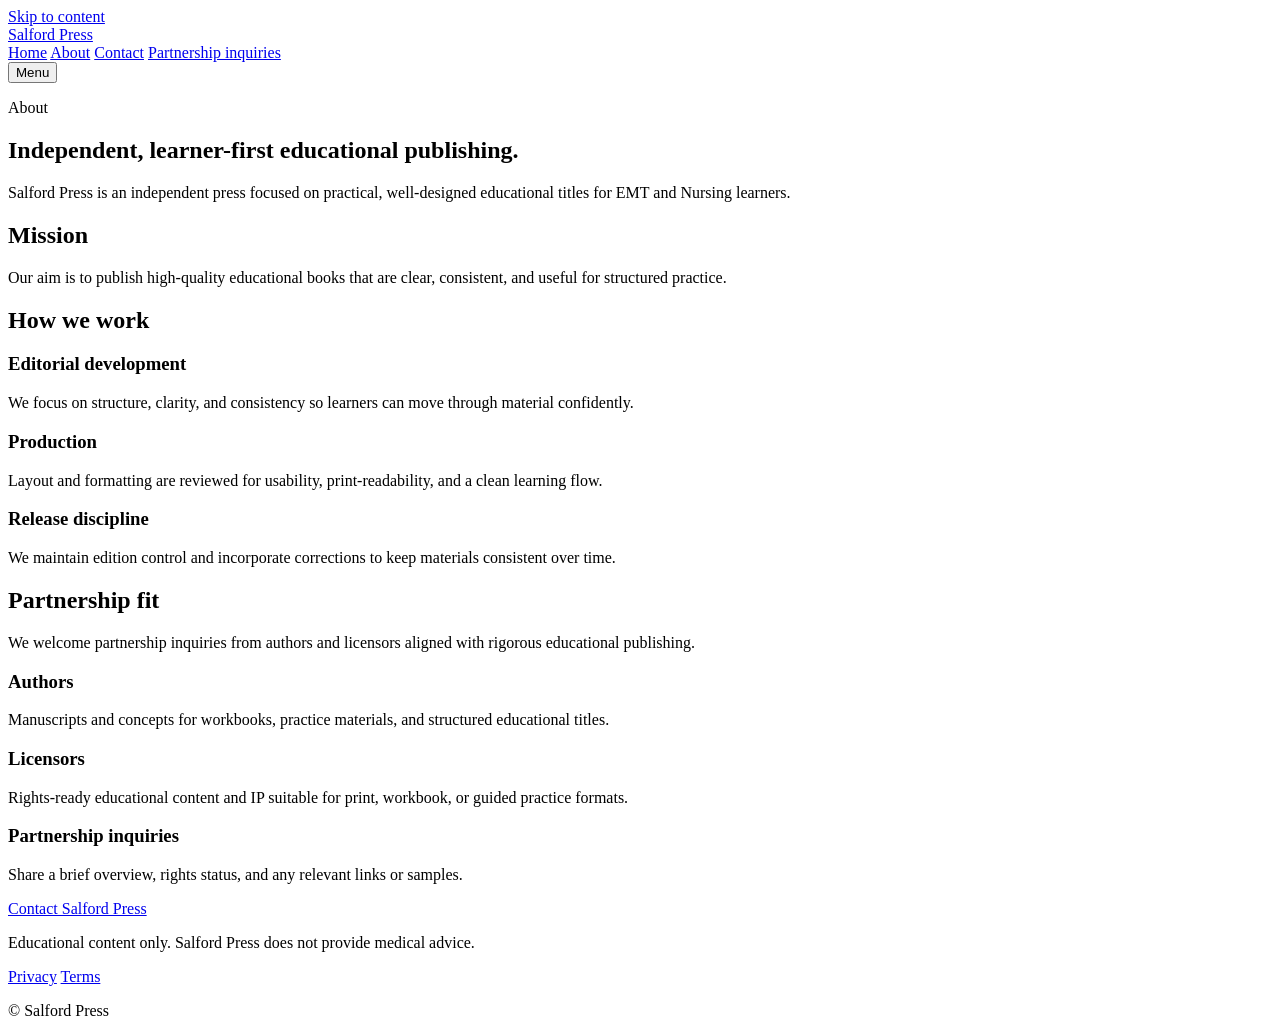
==== about.html @ ecc5f881 "Add files via upload" ====
<!doctype html>
<html lang="en">
  <head>
    <meta charset="utf-8" />
    <meta name="viewport" content="width=device-width, initial-scale=1" />
    <title>About — Salford Press</title>
    <meta
      name="description"
      content="About Salford Press, an independent educational publisher focused on EMT and Nursing learning materials."
    />
    <meta name="theme-color" content="#A3121A" />
    <link rel="stylesheet" href="assets/styles.css" />
    <link rel="icon" href="assets/favicon.svg" type="image/svg+xml" />
    <script defer src="assets/site.js"></script>
  </head>
  <body>
    <a class="skip-link" href="#main">Skip to content</a>

    <header class="site-header">
      <div class="container header-inner">
        <a class="brand" href="index.html" aria-label="Salford Press home">
          <span class="brand-mark" aria-hidden="true"></span>
          <span class="brand-name">Salford Press</span>
        </a>

        <nav class="site-nav" aria-label="Primary">
          <a class="nav-link" href="index.html">Home</a>
          <a class="nav-link" href="about.html">About</a>
          <a class="nav-link" href="contact.html">Contact</a>
          <a class="button button-solid nav-cta" href="contact.html">Partnership inquiries</a>
        </nav>

        <button class="nav-toggle" type="button" aria-expanded="false" aria-controls="mobileNav">
          <span class="nav-toggle-label">Menu</span>
        </button>
      </div>

      <div class="mobile-nav container" id="mobileNav" hidden>
        <a class="nav-link" href="index.html">Home</a>
        <a class="nav-link" href="about.html">About</a>
        <a class="nav-link" href="contact.html">Contact</a>
        <a class="button button-solid" href="contact.html">Partnership inquiries</a>
      </div>
    </header>

    <main id="main">
      <section class="page-hero">
        <div class="container">
          <p class="eyebrow">About</p>
          <h1>Independent, learner-first educational publishing.</h1>
          <p class="lead">
            Salford Press is an independent press focused on practical, well-designed educational titles for EMT and Nursing
            learners.
          </p>
        </div>
      </section>

      <section class="section">
        <div class="container">
          <h2>Mission</h2>
          <p>
            Our aim is to publish high-quality educational books that are clear, consistent, and useful for structured practice.
          </p>
        </div>
      </section>

      <section class="section section-muted">
        <div class="container">
          <h2>How we work</h2>
          <div class="grid-3">
            <article class="card card-quiet">
              <h3>Editorial development</h3>
              <p>We focus on structure, clarity, and consistency so learners can move through material confidently.</p>
            </article>
            <article class="card card-quiet">
              <h3>Production</h3>
              <p>Layout and formatting are reviewed for usability, print-readability, and a clean learning flow.</p>
            </article>
            <article class="card card-quiet">
              <h3>Release discipline</h3>
              <p>We maintain edition control and incorporate corrections to keep materials consistent over time.</p>
            </article>
          </div>
        </div>
      </section>

      <section class="section">
        <div class="container">
          <h2>Partnership fit</h2>
          <p class="lead">
            We welcome partnership inquiries from authors and licensors aligned with rigorous educational publishing.
          </p>
          <div class="grid-2">
            <article class="card">
              <h3>Authors</h3>
              <p>Manuscripts and concepts for workbooks, practice materials, and structured educational titles.</p>
            </article>
            <article class="card">
              <h3>Licensors</h3>
              <p>Rights-ready educational content and IP suitable for print, workbook, or guided practice formats.</p>
            </article>
          </div>
          <div class="callout">
            <div class="callout-inner">
              <div>
                <h3 class="callout-title">Partnership inquiries</h3>
                <p class="callout-text">Share a brief overview, rights status, and any relevant links or samples.</p>
              </div>
              <a class="button button-solid" href="contact.html">Contact Salford Press</a>
            </div>
          </div>
        </div>
      </section>
    </main>

    <footer class="site-footer">
      <div class="container footer-inner">
        <p class="footer-note">
          Educational content only. Salford Press does not provide medical advice.
        </p>
        <div class="footer-links">
          <a href="privacy.html">Privacy</a>
          <a href="terms.html">Terms</a>
        </div>
        <p class="footer-copy">© <span data-year></span> Salford Press</p>
      </div>
    </footer>
  </body>
</html>
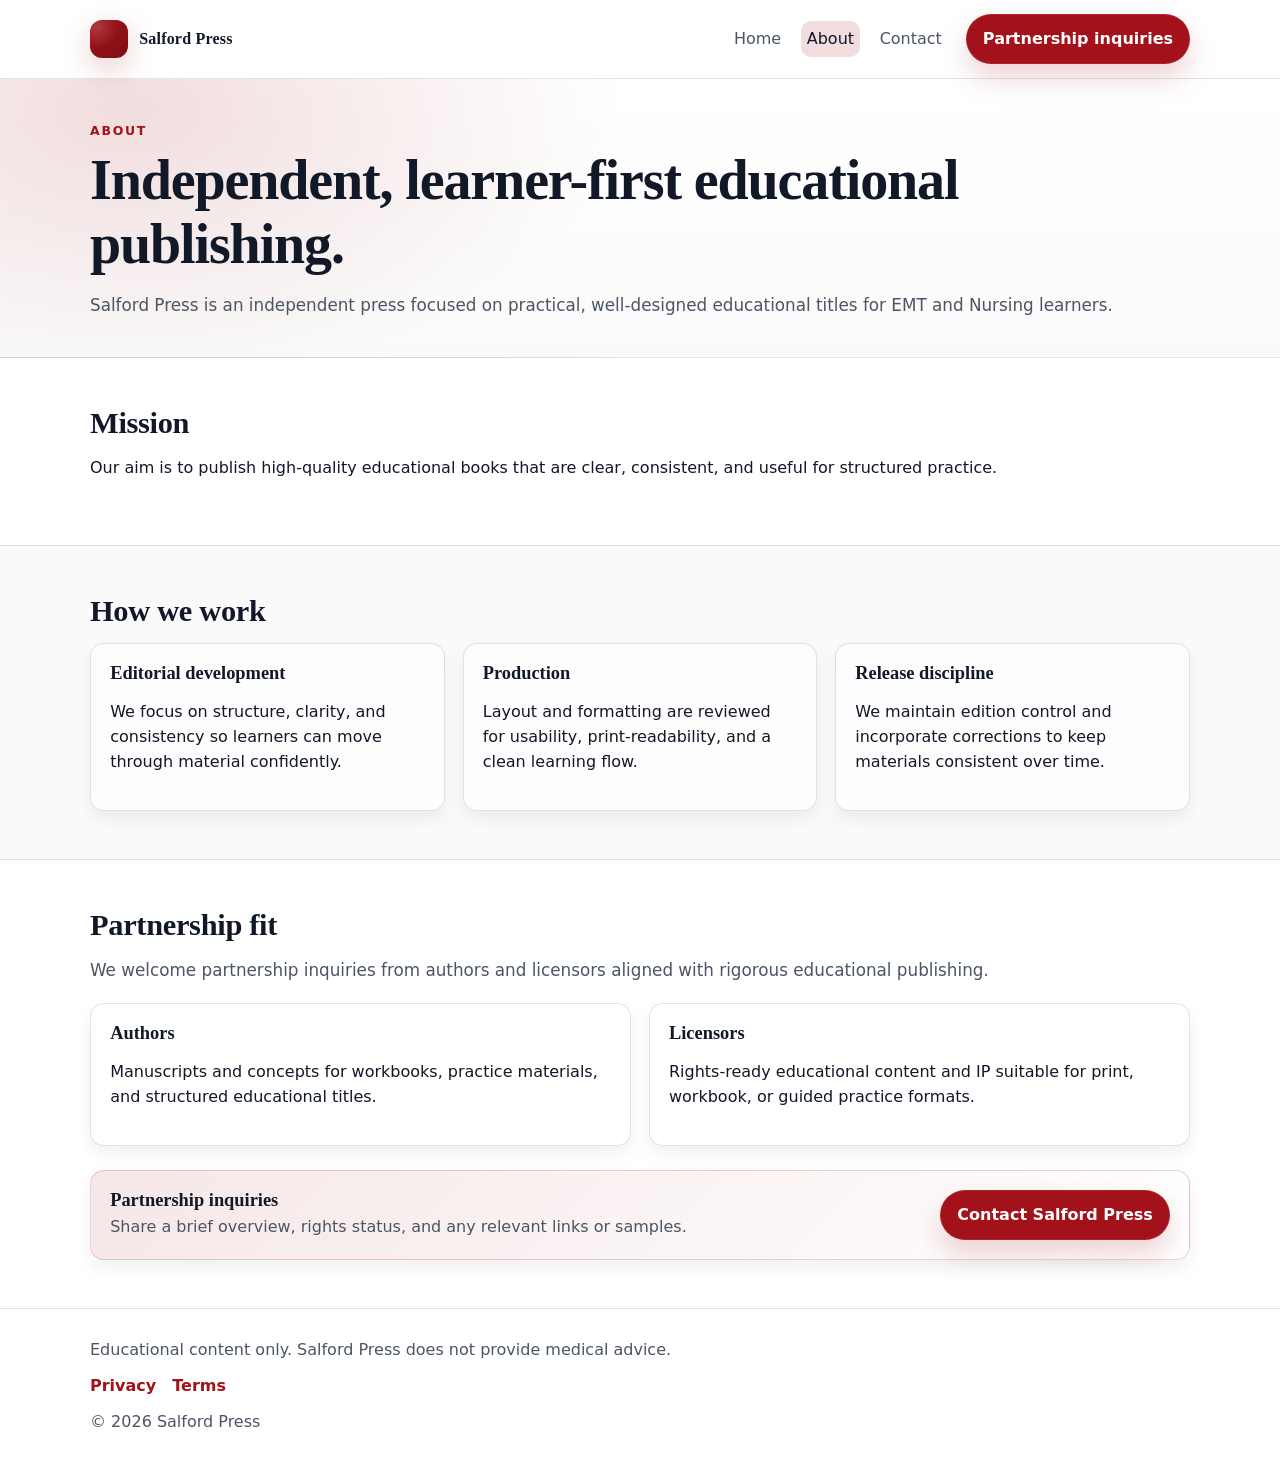
==== commit 7c2b7869: "Add Salford Press static site" ====
--- a/about.html
+++ b/about.html
@@ -4,10 +4,7 @@
     <meta charset="utf-8" />
     <meta name="viewport" content="width=device-width, initial-scale=1" />
     <title>About — Salford Press</title>
-    <meta
-      name="description"
-      content="About Salford Press, an independent educational publisher focused on EMT and Nursing learning materials."
-    />
+    <meta name="description" content="About Salford Press, an independent educational publisher focused on EMT and Nursing learning materials." />
     <meta name="theme-color" content="#A3121A" />
     <link rel="stylesheet" href="assets/styles.css" />
     <link rel="icon" href="assets/favicon.svg" type="image/svg+xml" />
@@ -48,25 +45,21 @@
         <div class="container">
           <p class="eyebrow">About</p>
           <h1>Independent, learner-first educational publishing.</h1>
-          <p class="lead">
-            Salford Press is an independent press focused on practical, well-designed educational titles for EMT and Nursing
-            learners.
-          </p>
+          <p class="lead">Salford Press is an independent press focused on practical, well-designed educational titles for EMT and Nursing learners.</p>
         </div>
       </section>
 
       <section class="section">
         <div class="container">
           <h2>Mission</h2>
-          <p>
-            Our aim is to publish high-quality educational books that are clear, consistent, and useful for structured practice.
-          </p>
+          <p>Our aim is to publish high-quality educational books that are clear, consistent, and useful for structured practice.</p>
         </div>
       </section>
 
       <section class="section section-muted">
         <div class="container">
           <h2>How we work</h2>
+
           <div class="grid-3">
             <article class="card card-quiet">
               <h3>Editorial development</h3>
@@ -87,9 +80,8 @@
       <section class="section">
         <div class="container">
           <h2>Partnership fit</h2>
-          <p class="lead">
-            We welcome partnership inquiries from authors and licensors aligned with rigorous educational publishing.
-          </p>
+          <p class="lead">We welcome partnership inquiries from authors and licensors aligned with rigorous educational publishing.</p>
+
           <div class="grid-2">
             <article class="card">
               <h3>Authors</h3>
@@ -100,6 +92,7 @@
               <p>Rights-ready educational content and IP suitable for print, workbook, or guided practice formats.</p>
             </article>
           </div>
+
           <div class="callout">
             <div class="callout-inner">
               <div>
@@ -115,9 +108,7 @@
 
     <footer class="site-footer">
       <div class="container footer-inner">
-        <p class="footer-note">
-          Educational content only. Salford Press does not provide medical advice.
-        </p>
+        <p class="footer-note">Educational content only. Salford Press does not provide medical advice.</p>
         <div class="footer-links">
           <a href="privacy.html">Privacy</a>
           <a href="terms.html">Terms</a>
--- a/assets/styles.css
+++ b/assets/styles.css
@@ -0,0 +1,749 @@
+:root {
+  --bg: #ffffff;
+  --bg-muted: #fafafa;
+  --text: #111827;
+  --muted: #4b5563;
+  --border: rgba(17, 24, 39, 0.12);
+  --shadow: 0 10px 30px rgba(17, 24, 39, 0.08);
+  --shadow-soft: 0 8px 18px rgba(17, 24, 39, 0.06);
+  --brand: #a3121a;
+  --brand-dark: #7c0f14;
+  --brand-ink: rgba(163, 18, 26, 0.14);
+  --radius: 14px;
+  --radius-sm: 10px;
+  --max: 1100px;
+}
+
+*,
+*::before,
+*::after {
+  box-sizing: border-box;
+}
+
+html,
+body {
+  height: 100%;
+}
+
+body {
+  margin: 0;
+  background: var(--bg);
+  color: var(--text);
+  font-family: ui-sans-serif, system-ui, -apple-system, Segoe UI, Roboto, Helvetica, Arial, "Apple Color Emoji",
+    "Segoe UI Emoji";
+  line-height: 1.55;
+  text-rendering: optimizeLegibility;
+  -webkit-font-smoothing: antialiased;
+}
+
+a {
+  color: inherit;
+  text-decoration: none;
+}
+
+a:hover {
+  text-decoration: underline;
+  text-decoration-thickness: 2px;
+  text-underline-offset: 4px;
+}
+
+img {
+  max-width: 100%;
+  height: auto;
+}
+
+.container {
+  width: min(var(--max), calc(100% - 2.5rem));
+  margin: 0 auto;
+}
+
+.skip-link {
+  position: absolute;
+  left: -9999px;
+  top: 0.75rem;
+  padding: 0.6rem 0.9rem;
+  background: var(--bg);
+  border: 1px solid var(--border);
+  border-radius: 999px;
+  box-shadow: var(--shadow-soft);
+  z-index: 999;
+}
+
+.skip-link:focus {
+  left: 0.75rem;
+}
+
+.site-header {
+  position: sticky;
+  top: 0;
+  z-index: 50;
+  background: rgba(255, 255, 255, 0.86);
+  backdrop-filter: saturate(180%) blur(16px);
+  border-bottom: 1px solid var(--border);
+}
+
+.header-inner {
+  display: flex;
+  align-items: center;
+  justify-content: space-between;
+  gap: 1rem;
+  padding: 0.9rem 0;
+}
+
+.brand {
+  display: inline-flex;
+  align-items: center;
+  gap: 0.7rem;
+  min-width: max-content;
+}
+
+.brand-mark {
+  width: 38px;
+  height: 38px;
+  border-radius: 12px;
+  background: radial-gradient(120% 120% at 20% 20%, rgba(255, 255, 255, 0.16), transparent 45%),
+    linear-gradient(135deg, var(--brand), var(--brand-dark));
+  box-shadow: 0 10px 30px rgba(163, 18, 26, 0.22);
+}
+
+.brand-name {
+  font-family: ui-serif, "Iowan Old Style", "Palatino Linotype", Palatino, Georgia, serif;
+  font-weight: 650;
+  letter-spacing: 0.2px;
+}
+
+.site-nav {
+  display: flex;
+  align-items: center;
+  gap: 0.9rem;
+}
+
+.nav-link {
+  color: var(--muted);
+  font-weight: 520;
+  padding: 0.35rem 0.35rem;
+  border-radius: 10px;
+}
+
+.nav-link[aria-current="page"] {
+  color: var(--text);
+  background: var(--brand-ink);
+}
+
+.nav-cta {
+  margin-left: 0.25rem;
+}
+
+.nav-toggle {
+  display: none;
+  align-items: center;
+  gap: 0.55rem;
+  padding: 0.55rem 0.75rem;
+  border-radius: 999px;
+  border: 1px solid var(--border);
+  background: var(--bg);
+  box-shadow: var(--shadow-soft);
+  cursor: pointer;
+}
+
+.nav-toggle-label {
+  color: var(--muted);
+  font-weight: 600;
+}
+
+.mobile-nav {
+  padding: 0.6rem 0 1rem;
+  display: grid;
+  gap: 0.55rem;
+}
+
+.mobile-nav[hidden] {
+  display: none;
+}
+
+.mobile-nav .nav-link {
+  padding: 0.65rem 0.7rem;
+  border: 1px solid var(--border);
+  background: var(--bg);
+  box-shadow: var(--shadow-soft);
+}
+
+.button {
+  display: inline-flex;
+  align-items: center;
+  justify-content: center;
+  gap: 0.55rem;
+  border-radius: 999px;
+  padding: 0.7rem 1rem;
+  font-weight: 650;
+  border: 1px solid transparent;
+  box-shadow: none;
+  transition: transform 160ms ease, box-shadow 160ms ease, background 160ms ease, border-color 160ms ease;
+}
+
+.button:hover {
+  text-decoration: none;
+}
+
+.button:active {
+  transform: translateY(1px);
+}
+
+.button-solid {
+  background: var(--brand);
+  color: #fff;
+  border-color: rgba(255, 255, 255, 0.08);
+  box-shadow: 0 14px 28px rgba(163, 18, 26, 0.18);
+}
+
+.button-solid:hover {
+  background: var(--brand-dark);
+  box-shadow: 0 18px 32px rgba(163, 18, 26, 0.22);
+}
+
+.button-ghost {
+  border-color: var(--border);
+  background: var(--bg);
+  color: var(--text);
+}
+
+.button-ghost:hover {
+  border-color: rgba(163, 18, 26, 0.35);
+  box-shadow: var(--shadow-soft);
+}
+
+.hero {
+  background: radial-gradient(900px 500px at 15% 10%, rgba(163, 18, 26, 0.16), transparent 55%),
+    radial-gradient(900px 500px at 85% 20%, rgba(163, 18, 26, 0.1), transparent 60%),
+    linear-gradient(180deg, var(--bg), var(--bg-muted));
+  border-bottom: 1px solid var(--border);
+}
+
+.hero-inner {
+  display: grid;
+  grid-template-columns: 1.25fr 0.75fr;
+  gap: 2rem;
+  padding: 4.6rem 0;
+  align-items: center;
+  min-height: clamp(520px, 78vh, 860px);
+}
+
+.hero-copy {
+  max-width: 60ch;
+}
+
+.eyebrow {
+  color: var(--brand);
+  font-weight: 750;
+  letter-spacing: 0.14em;
+  text-transform: uppercase;
+  margin: 0 0 0.6rem;
+  font-size: 0.78rem;
+}
+
+h1,
+h2,
+h3 {
+  font-family: ui-serif, "Iowan Old Style", "Palatino Linotype", Palatino, Georgia, serif;
+  line-height: 1.14;
+  margin: 0 0 0.9rem;
+}
+
+h1 {
+  font-size: clamp(2.6rem, 3vw + 1.1rem, 3.8rem);
+  letter-spacing: -0.02em;
+}
+
+h2 {
+  font-size: clamp(1.5rem, 1vw + 1.1rem, 2rem);
+  letter-spacing: -0.01em;
+}
+
+h3 {
+  font-size: 1.15rem;
+}
+
+.lead {
+  color: var(--muted);
+  font-size: 1.05rem;
+  margin: 0 0 1.25rem;
+}
+
+.microcopy {
+  color: var(--muted);
+  font-size: 0.92rem;
+  margin: 1rem 0 0;
+}
+
+.hero-actions {
+  display: flex;
+  flex-wrap: wrap;
+  gap: 0.7rem;
+}
+
+.hero-panel {
+  display: grid;
+  gap: 0.8rem;
+}
+
+.hero-3d {
+  position: relative;
+  border-radius: calc(var(--radius) + 8px);
+  border: 1px solid rgba(163, 18, 26, 0.18);
+  background: radial-gradient(900px 500px at 15% 10%, rgba(163, 18, 26, 0.16), transparent 55%),
+    linear-gradient(180deg, rgba(255, 255, 255, 0.78), rgba(255, 255, 255, 0.62));
+  box-shadow: var(--shadow);
+  overflow: clip;
+  min-height: 420px;
+}
+
+.hero-canvas {
+  display: block;
+  width: 100%;
+  height: 100%;
+  min-height: 420px;
+}
+
+.hero-3d-overlay {
+  position: absolute;
+  inset: auto 0 0 0;
+  padding: 1rem;
+  display: grid;
+  grid-template-columns: repeat(3, minmax(0, 1fr));
+  gap: 0.7rem;
+  background: linear-gradient(180deg, transparent, rgba(255, 255, 255, 0.85));
+}
+
+.hero-3d-overlay .panel-card {
+  background: rgba(255, 255, 255, 0.82);
+}
+
+.panel-card {
+  border-radius: var(--radius);
+  border: 1px solid rgba(163, 18, 26, 0.18);
+  background: rgba(255, 255, 255, 0.78);
+  box-shadow: var(--shadow-soft);
+  padding: 1.05rem 1.05rem;
+}
+
+.panel-title {
+  font-weight: 800;
+  letter-spacing: 0.02em;
+  margin-bottom: 0.25rem;
+}
+
+.panel-body {
+  color: var(--muted);
+}
+
+.section {
+  padding: 3rem 0;
+}
+
+.section-tight {
+  padding: 1.4rem 0;
+}
+
+.section-muted {
+  background: var(--bg-muted);
+  border-top: 1px solid var(--border);
+  border-bottom: 1px solid var(--border);
+}
+
+.section-head {
+  display: flex;
+  align-items: flex-end;
+  justify-content: space-between;
+  gap: 1rem;
+  margin-bottom: 1.1rem;
+}
+
+.section-head-tight {
+  margin-top: 2.2rem;
+}
+
+.badge-row {
+  display: flex;
+  flex-wrap: wrap;
+  gap: 0.55rem;
+}
+
+.badge {
+  border: 1px solid rgba(163, 18, 26, 0.22);
+  background: rgba(255, 255, 255, 0.7);
+  box-shadow: var(--shadow-soft);
+  padding: 0.5rem 0.75rem;
+  border-radius: 999px;
+  color: var(--muted);
+  font-weight: 650;
+  font-size: 0.92rem;
+}
+
+.grid-2 {
+  display: grid;
+  grid-template-columns: repeat(2, minmax(0, 1fr));
+  gap: 1.1rem;
+}
+
+.grid-3 {
+  display: grid;
+  grid-template-columns: repeat(3, minmax(0, 1fr));
+  gap: 1.1rem;
+}
+
+.card {
+  border: 1px solid var(--border);
+  border-radius: var(--radius);
+  background: var(--bg);
+  padding:  1.2rem 1.2rem;
+  box-shadow: var(--shadow-soft);
+}
+
+.card-quiet {
+  background: rgba(255, 255, 255, 0.66);
+}
+
+.muted {
+  color: var(--muted);
+}
+
+.callout {
+  margin-top: 1.5rem;
+  border-radius: var(--radius);
+  border: 1px solid rgba(163, 18, 26, 0.18);
+  background: linear-gradient(135deg, rgba(163, 18, 26, 0.1), rgba(255, 255, 255, 0.75));
+  box-shadow: var(--shadow-soft);
+  padding: 1.2rem;
+}
+
+.callout-inner {
+  display: flex;
+  align-items: center;
+  justify-content: space-between;
+  gap: 1rem;
+}
+
+.callout-title {
+  margin: 0 0 0.25rem;
+}
+
+.callout-text {
+  margin: 0;
+  color: var(--muted);
+}
+
+.page-hero {
+  padding: 2.6rem 0 1.2rem;
+  background: radial-gradient(900px 500px at 10% 10%, rgba(163, 18, 26, 0.14), transparent 55%),
+    linear-gradient(180deg, var(--bg), var(--bg-muted));
+  border-bottom:  1px solid var(--border);
+}
+
+.split {
+  display: grid;
+  grid-template-columns: 1.1fr 0.9fr;
+  gap: 1.4rem;
+  align-items: start;
+  margin-bottom: 1.2rem;
+}
+
+.checklist {
+  margin: 1rem 0 0;
+  padding-left: 1.1rem;
+  color: var(--muted);
+}
+
+.checklist li {
+  margin: 0.35rem 0;
+}
+
+.split-media {
+  display: grid;
+  align-items: start;
+}
+
+.abstract-card {
+  border-radius: var(--radius);
+  border: 1px solid rgba(163, 18, 26, 0.2);
+  background: radial-gradient(700px 400px at 20% 20%, rgba(163, 18, 26, 0.12), transparent 60%),
+    linear-gradient(180deg, rgba(255, 255, 255, 0.88), rgba(255, 255, 255, 0.7));
+  box-shadow: var(--shadow);
+  padding: 1.3rem;
+}
+
+.abstract-title {
+  font-weight: 850;
+  font-size: 1.05rem;
+  margin-bottom: 0.35rem;
+}
+
+.abstract-body {
+  color: var(--muted);
+}
+
+.abstract-rule {
+  height: 1px;
+  background: rgba(163, 18, 26, 0.2);
+  margin: 1rem 0;
+}
+
+.abstract-metrics {
+  display: grid;
+  grid-template-columns: repeat(2, minmax(0, 1fr));
+  gap: 0.9rem;
+}
+
+.metric-k {
+  color: var(--muted);
+  font-size: 0.85rem;
+  text-transform: uppercase;
+  letter-spacing: 0.12em;
+}
+
+.metric-v {
+  font-weight: 800;
+  margin-top: 0.15rem;
+}
+
+.steps {
+  list-style: none;
+  padding: 0;
+  margin: 0;
+  display: grid;
+  grid-template-columns: repeat(4, minmax(0, 1fr));
+  gap: 1rem;
+}
+
+.step {
+  border: 1px solid var(--border);
+  border-radius: var(--radius);
+  background: var(--bg);
+  box-shadow: var(--shadow-soft);
+  padding: 1.15rem;
+}
+
+.step-top {
+  display: flex;
+  align-items: baseline;
+  gap: 0.55rem;
+}
+
+.step-num {
+  display: inline-flex;
+  align-items: center;
+  justify-content: center;
+  width: 2.2rem;
+  height: 2.2rem;
+  border-radius: 999px;
+  background: rgba(163, 18, 26, 0.12);
+  color: var(--brand);
+  font-weight: 850;
+  font-variant-numeric: tabular-nums;
+}
+
+.step p {
+  color: var(--muted);
+  margin: 0.6rem 0 0;
+}
+
+.faq {
+  margin-top: 1.1rem;
+  display: grid;
+  gap: 0.7rem;
+}
+
+.faq-item {
+  border: 1px solid var(--border);
+  border-radius: var(--radius);
+  background: rgba(255, 255, 255, 0.75);
+  box-shadow: var(--shadow-soft);
+  overflow: clip;
+}
+
+.faq-item summary {
+  cursor: pointer;
+  padding: 0.95rem 1.05rem;
+  font-weight: 750;
+  color: var(--text);
+  list-style: none;
+}
+
+.faq-item summary::-webkit-details-marker {
+  display: none;
+}
+
+.faq-item summary::after {
+  content: "+";
+  float: right;
+  color: var(--brand);
+  font-weight: 900;
+}
+
+.faq-item[open] summary::after {
+  content: "–";
+}
+
+.faq-body {
+  border-top: 1px solid var(--border);
+  padding: 0.9rem 1.05rem 1.05rem;
+}
+
+.faq-body p {
+  margin: 0;
+  color: var(--muted);
+  max-width: 76ch;
+}
+
+.prose p,
+.prose li {
+  color: var(--muted);
+  max-width: 68ch;
+}
+
+.prose ul {
+  padding-left: 1.25rem;
+}
+
+.email-link {
+  color: var(--brand);
+  font-weight: 750;
+}
+
+.mini-list {
+  margin-top: 0.9rem;
+  display: grid;
+  grid-template-columns: repeat(2, minmax(0, 1fr));
+  gap: 0.5rem;
+}
+
+.mini-item {
+  border: 1px solid var(--border);
+  border-radius: 999px;
+  padding: 0.45rem 0.7rem;
+  color: var(--muted);
+  background: rgba(255, 255, 255, 0.8);
+  font-size: 0.92rem;
+}
+
+.contact-form {
+  display: grid;
+  gap: 0.75rem;
+  margin-top: 0.8rem;
+}
+
+label {
+  display: grid;
+  gap: 0.35rem;
+  font-weight: 650;
+}
+
+input,
+textarea {
+  width: 100%;
+  padding: 0.7rem 0.8rem;
+  border-radius: 12px;
+  border: 1px solid var(--border);
+  background: rgba(255, 255, 255, 0.9);
+  color: var(--text);
+  font: inherit;
+  box-shadow: none;
+}
+
+input:focus,
+textarea:focus,
+.button:focus,
+.nav-link:focus,
+.nav-toggle:focus {
+  outline: 3px solid rgba(163, 18, 26, 0.25);
+  outline-offset: 2px;
+}
+
+.site-footer {
+  border-top: 1px solid var(--border);
+  background: var(--bg);
+  padding: 1.8rem 0;
+}
+
+.footer-inner {
+  display: grid;
+  gap: 0.7rem;
+  align-items: center;
+}
+
+.footer-note {
+  margin: 0;
+  color: var(--muted);
+  max-width: 75ch;
+}
+
+.footer-links {
+  display: flex;
+  gap: 1rem;
+  flex-wrap: wrap;
+}
+
+.footer-links a {
+  color: var(--brand);
+  font-weight: 650;
+}
+
+.footer-copy {
+  margin: 0;
+  color: var(--muted);
+}
+
+@media (max-width: 880px) {
+  .site-nav {
+    display: none;
+  }
+
+  .nav-toggle {
+    display: inline-flex;
+  }
+
+  .hero-inner {
+    grid-template-columns: 1fr;
+    padding: 2.8rem 0;
+    min-height: auto;
+  }
+
+  .hero-3d {
+    min-height: 380px;
+  }
+
+  .hero-canvas {
+    min-height: 380px;
+  }
+
+  .hero-3d-overlay {
+    grid-template-columns: 1fr;
+  }
+
+  .grid-3 {
+    grid-template-columns: 1fr;
+  }
+
+  .grid-2 {
+    grid-template-columns: 1fr;
+  }
+
+  .split {
+    grid-template-columns: 1fr;
+  }
+
+  .steps {
+    grid-template-columns: 1fr;
+  }
+
+  .callout-inner {
+    flex-direction: column;
+    align-items: flex-start;
+  }
+}
+
+@media (prefers-reduced-motion: reduce) {
+  * {
+    transition: none !important;
+    scroll-behavior: auto !important;
+  }
+}
